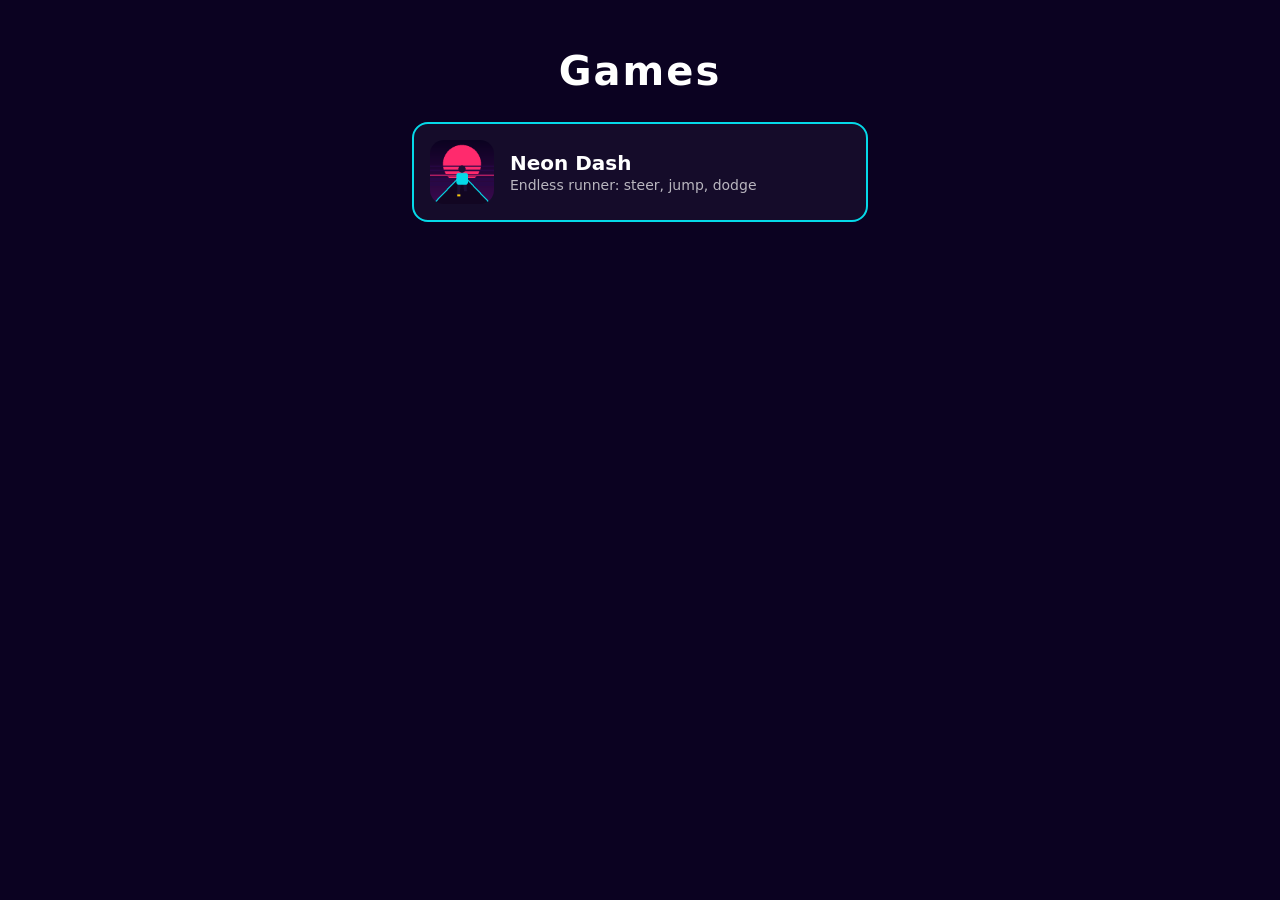
==== index.html @ 08e1ace1 "Add Neon Dash: installable endless runner PWA - runner/: canvas pseudo-3D endless runner with smooth" ====
<!doctype html>
<html lang="en">
<head>
  <meta charset="utf-8">
  <meta name="viewport" content="width=device-width, initial-scale=1">
  <title>Games</title>
  <meta name="theme-color" content="#0b0221">
  <style>
    body { margin: 0; min-height: 100vh; background: #0b0221; color: #fff;
      font-family: system-ui, -apple-system, "Segoe UI", Roboto, sans-serif;
      display: flex; flex-direction: column; align-items: center; padding: 48px 16px; box-sizing: border-box; }
    h1 { font-size: 40px; margin: 0 0 28px; letter-spacing: 2px; }
    a.card { display: flex; align-items: center; gap: 16px; width: 100%; max-width: 420px; padding: 16px;
      border: 2px solid #05d9e8; border-radius: 16px; color: #fff; text-decoration: none;
      background: rgba(255,255,255,.04); }
    a.card img { width: 64px; height: 64px; border-radius: 14px; }
    a.card strong { display: block; font-size: 20px; }
    a.card span { opacity: .7; font-size: 14px; }
  </style>
</head>
<body>
  <h1>Games</h1>
  <a class="card" href="runner/">
    <img src="runner/icons/icon-192.png" alt="">
    <div><strong>Neon Dash</strong><span>Endless runner: steer, jump, dodge</span></div>
  </a>
</body>
</html>
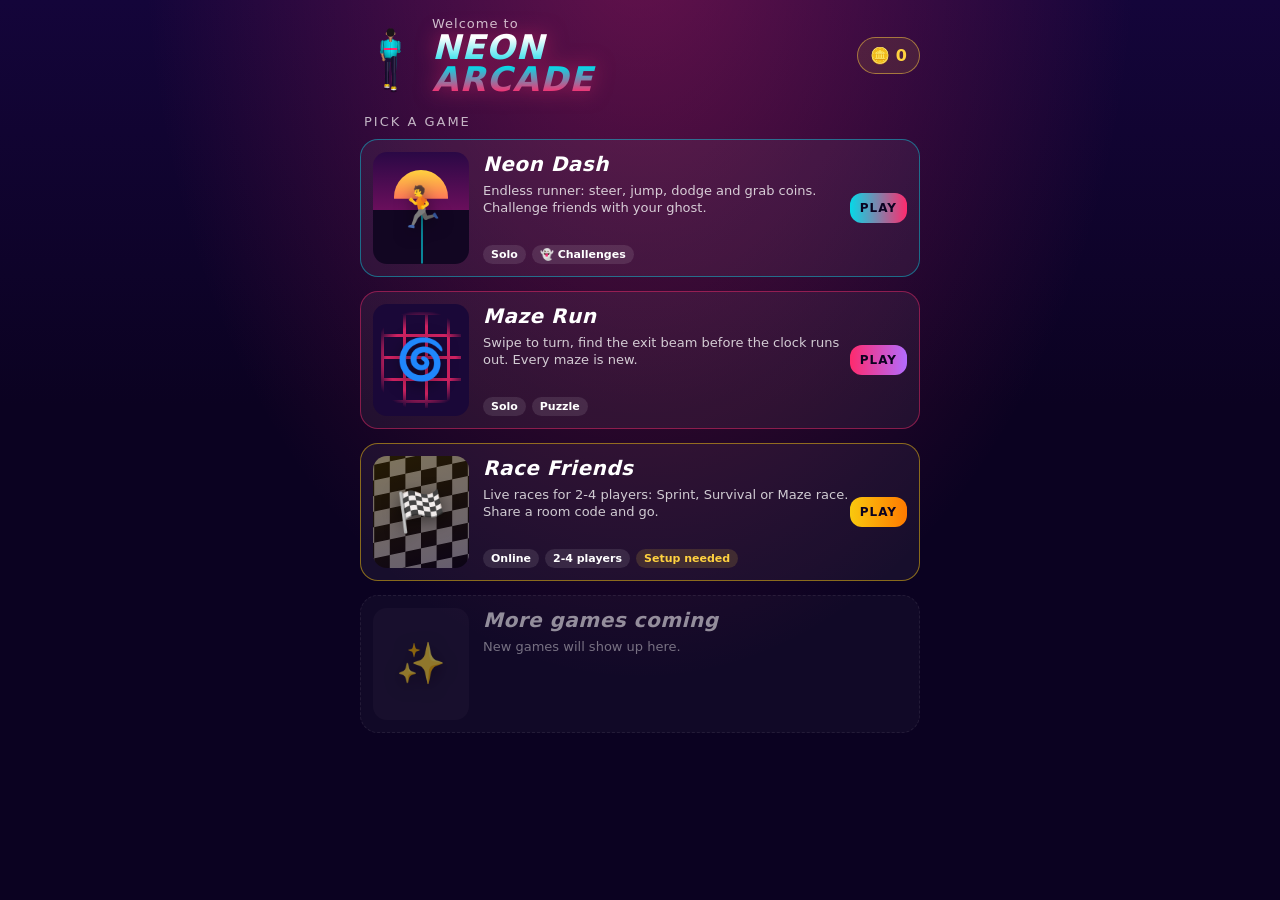
==== commit d7228aa8: "Add Neon Arcade launcher as the first page The site root is now a game launcher: cards for Neon Dash" ====
--- a/index.html
+++ b/index.html
@@ -2,27 +2,77 @@
 <html lang="en">
 <head>
   <meta charset="utf-8">
-  <meta name="viewport" content="width=device-width, initial-scale=1">
-  <title>Games</title>
+  <meta name="viewport" content="width=device-width, initial-scale=1, viewport-fit=cover">
+  <title>Neon Arcade</title>
+  <meta name="description" content="Pick a game: Neon Dash, Maze Run, Race Friends and more.">
   <meta name="theme-color" content="#0b0221">
-  <style>
-    body { margin: 0; min-height: 100vh; background: #0b0221; color: #fff;
-      font-family: system-ui, -apple-system, "Segoe UI", Roboto, sans-serif;
-      display: flex; flex-direction: column; align-items: center; padding: 48px 16px; box-sizing: border-box; }
-    h1 { font-size: 40px; margin: 0 0 28px; letter-spacing: 2px; }
-    a.card { display: flex; align-items: center; gap: 16px; width: 100%; max-width: 420px; padding: 16px;
-      border: 2px solid #05d9e8; border-radius: 16px; color: #fff; text-decoration: none;
-      background: rgba(255,255,255,.04); }
-    a.card img { width: 64px; height: 64px; border-radius: 14px; }
-    a.card strong { display: block; font-size: 20px; }
-    a.card span { opacity: .7; font-size: 14px; }
-  </style>
+  <meta name="mobile-web-app-capable" content="yes">
+  <meta name="apple-mobile-web-app-capable" content="yes">
+  <meta name="apple-mobile-web-app-status-bar-style" content="black-translucent">
+  <meta name="apple-mobile-web-app-title" content="Neon Arcade">
+  <link rel="manifest" href="manifest.webmanifest">
+  <link rel="icon" href="runner/icons/icon-192.png">
+  <link rel="apple-touch-icon" href="runner/icons/apple-touch-icon.png">
+  <link rel="stylesheet" href="arcade.css">
 </head>
 <body>
-  <h1>Games</h1>
-  <a class="card" href="runner/">
-    <img src="runner/icons/icon-192.png" alt="">
-    <div><strong>Neon Dash</strong><span>Endless runner: steer, jump, dodge</span></div>
-  </a>
+  <header>
+    <canvas id="me" width="120" height="150" aria-hidden="true"></canvas>
+    <div class="hello">
+      <p class="hi" id="hi">Welcome to</p>
+      <h1>NEON<br>ARCADE</h1>
+    </div>
+    <div class="wallet" title="Coins"><span>🪙</span><b id="coins">0</b></div>
+  </header>
+
+  <main>
+    <p class="section">Pick a game</p>
+    <div class="games">
+      <a class="game dash" href="runner/?play=endless">
+        <div class="art"><span class="road"></span><span class="sun"></span><span class="emoji">🏃</span></div>
+        <div class="info">
+          <h2>Neon Dash</h2>
+          <p>Endless runner: steer, jump, dodge and grab coins. Challenge friends with your ghost.</p>
+          <div class="tags"><span>Solo</span><span>👻 Challenges</span><span class="stat" id="bestDash"></span></div>
+        </div>
+        <span class="go">PLAY</span>
+      </a>
+
+      <a class="game maze" href="runner/?play=maze">
+        <div class="art"><span class="grid"></span><span class="emoji">🌀</span></div>
+        <div class="info">
+          <h2>Maze Run</h2>
+          <p>Swipe to turn, find the exit beam before the clock runs out. Every maze is new.</p>
+          <div class="tags"><span>Solo</span><span>Puzzle</span><span class="stat" id="bestMaze"></span></div>
+        </div>
+        <span class="go">PLAY</span>
+      </a>
+
+      <a class="game race" href="runner/?play=race">
+        <div class="art"><span class="flags"></span><span class="emoji">🏁</span></div>
+        <div class="info">
+          <h2>Race Friends</h2>
+          <p>Live races for 2-4 players: Sprint, Survival or Maze race. Share a room code and go.</p>
+          <div class="tags"><span>Online</span><span>2-4 players</span><span class="stat" id="raceState"></span></div>
+        </div>
+        <span class="go">PLAY</span>
+      </a>
+
+      <div class="game soon">
+        <div class="art"><span class="emoji">✨</span></div>
+        <div class="info">
+          <h2>More games coming</h2>
+          <p>New games will show up here.</p>
+        </div>
+      </div>
+    </div>
+
+    <button id="installBtn" class="install hidden">Install Neon Arcade</button>
+    <p id="iosHint" class="hint hidden">To install: tap Share, then “Add to Home Screen”</p>
+  </main>
+
+  <script src="runner/looks.js"></script>
+  <script src="runner/firebase-config.js"></script>
+  <script src="arcade.js"></script>
 </body>
 </html>
--- a/arcade.css
+++ b/arcade.css
@@ -0,0 +1,89 @@
+* { box-sizing: border-box; margin: 0; padding: 0; }
+html, body { background: #0b0221; color: #fff; font-family: system-ui, -apple-system, "Segoe UI", Roboto, sans-serif; }
+body {
+  min-height: 100vh;
+  padding: calc(env(safe-area-inset-top) + 16px) 16px calc(env(safe-area-inset-bottom) + 28px);
+  background:
+    radial-gradient(ellipse at 50% -10%, rgba(255, 42, 109, .35), transparent 55%),
+    linear-gradient(180deg, #14053a 0%, #0b0221 45%);
+}
+.hidden { display: none !important; }
+
+header { display: flex; align-items: center; gap: 12px; max-width: 560px; margin: 0 auto 18px; }
+#me { width: 60px; height: 75px; flex: none; }
+.hello { flex: 1; min-width: 0; }
+.hi { font-size: 13px; opacity: .75; letter-spacing: 1px; }
+h1 {
+  font-size: 34px; line-height: .95; font-weight: 900; font-style: italic; letter-spacing: 1px;
+  background: linear-gradient(180deg, #fff 10%, #05d9e8 55%, #ff2a6d 95%);
+  -webkit-background-clip: text; background-clip: text; color: transparent;
+  filter: drop-shadow(0 0 10px rgba(255, 42, 109, .5));
+}
+.wallet {
+  display: flex; align-items: center; gap: 6px; padding: 8px 12px; border-radius: 20px;
+  background: rgba(255, 210, 63, .1); border: 1px solid rgba(255, 210, 63, .5);
+  color: #ffd23f; font-weight: 800; font-variant-numeric: tabular-nums;
+}
+
+main { max-width: 560px; margin: 0 auto; }
+.section { font-size: 13px; opacity: .7; letter-spacing: 2px; text-transform: uppercase; margin: 6px 4px 10px; }
+.games { display: flex; flex-direction: column; gap: 14px; }
+
+.game {
+  position: relative; display: flex; align-items: stretch; gap: 14px; padding: 12px; border-radius: 18px;
+  color: #fff; text-decoration: none;
+  background: rgba(255, 255, 255, .05); border: 1px solid rgba(255, 255, 255, .14);
+  transition: transform .15s ease, border-color .15s ease;
+}
+.game:active { transform: scale(.98); }
+a.game:hover { border-color: rgba(255, 255, 255, .4); }
+.game .art {
+  position: relative; flex: none; width: 96px; height: 112px; border-radius: 14px; overflow: hidden;
+  display: grid; place-items: center;
+}
+.game .emoji { position: relative; font-size: 40px; filter: drop-shadow(0 4px 8px rgba(0, 0, 0, .5)); }
+.game .info { flex: 1; min-width: 0; display: flex; flex-direction: column; gap: 6px; padding-right: 54px; }
+.game h2 { font-size: 20px; font-weight: 900; font-style: italic; letter-spacing: .5px; }
+.game p { font-size: 13px; line-height: 1.35; opacity: .78; }
+.tags { display: flex; flex-wrap: wrap; gap: 6px; margin-top: auto; }
+.tags span { font-size: 11px; font-weight: 700; padding: 3px 8px; border-radius: 10px; background: rgba(255, 255, 255, .1); }
+.tags .stat:empty { display: none; }
+.tags .stat { background: rgba(255, 210, 63, .14); color: #ffd23f; }
+.go {
+  position: absolute; right: 12px; top: 50%; transform: translateY(-50%);
+  padding: 8px 10px; border-radius: 12px; font-size: 12px; font-weight: 900; letter-spacing: 1px; color: #0b0221;
+}
+
+/* card art */
+.dash .art { background: linear-gradient(180deg, #2a0845 0%, #6a0f5c 52%, #120622 52%); }
+.dash .sun { position: absolute; top: 18px; width: 54px; height: 54px; border-radius: 50%; background: linear-gradient(#ffd23f, #ff2a6d); clip-path: inset(0 0 46% 0); }
+.dash .road { position: absolute; bottom: 0; left: 50%; width: 120px; height: 54px; transform: translateX(-50%);
+  background: linear-gradient(90deg, transparent 49%, rgba(5, 217, 232, .6) 49% 51%, transparent 51%);
+  clip-path: polygon(46% 0, 54% 0, 100% 100%, 0 100%); border-left: 2px solid #05d9e8; }
+.dash { border-color: rgba(5, 217, 232, .45); }
+.dash .go { background: linear-gradient(90deg, #05d9e8, #ff2a6d); }
+
+.maze .art { background: #1a0838; }
+.maze .grid { position: absolute; inset: 8px; opacity: .8;
+  background:
+    linear-gradient(90deg, #ff2a6d 3px, transparent 3px) 0 0 / 22px 22px,
+    linear-gradient(#ff2a6d 3px, transparent 3px) 0 0 / 22px 22px;
+  mask-image: radial-gradient(circle, #000 55%, transparent 80%); -webkit-mask-image: radial-gradient(circle, #000 55%, transparent 80%); }
+.maze { border-color: rgba(255, 42, 109, .45); }
+.maze .go { background: linear-gradient(90deg, #ff2a6d, #b26bff); }
+
+.race .art { background: linear-gradient(160deg, #3a2a05, #120622); }
+.race .flags { position: absolute; inset: 0; opacity: .35;
+  background: conic-gradient(#fff 25%, #000 0 50%, #fff 0 75%, #000 0) 0 0 / 24px 24px; transform: skewY(-12deg) scale(1.3); }
+.race { border-color: rgba(249, 200, 14, .5); }
+.race .go { background: linear-gradient(90deg, #f9c80e, #ff7a00); }
+
+.soon { opacity: .55; border-style: dashed; }
+.soon .art { background: rgba(255, 255, 255, .05); }
+.soon .info { padding-right: 0; }
+
+.install {
+  display: block; margin: 22px auto 0; padding: 12px 22px; border-radius: 24px; font: inherit; font-weight: 800;
+  color: #fff; background: transparent; border: 2px solid #05d9e8; cursor: pointer;
+}
+.hint { text-align: center; font-size: 13px; opacity: .65; margin-top: 18px; }
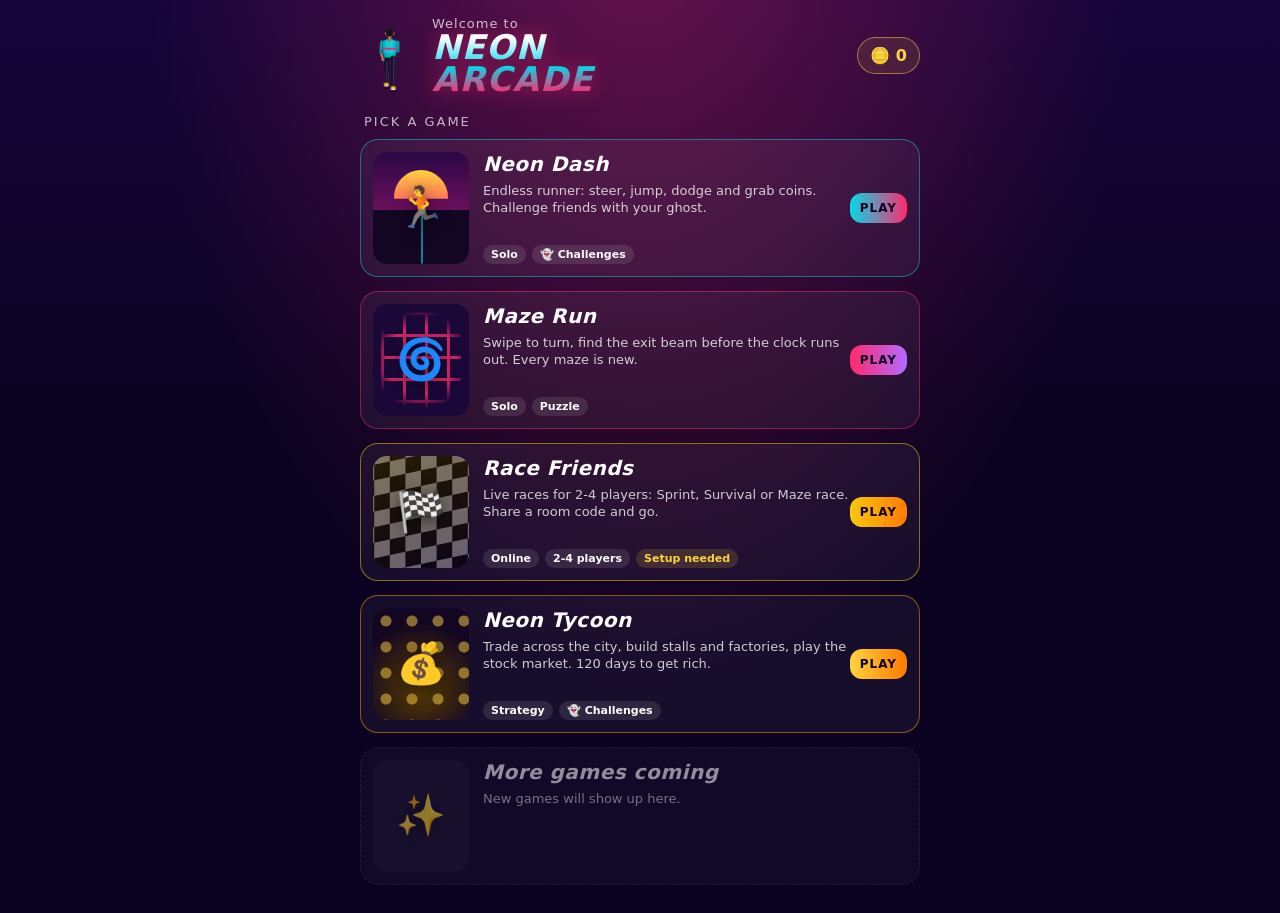
==== commit 45518e67: "Add Neon Tycoon: market and business sim A new game in Neon Arcade mixing trading, businesses and st" ====
--- a/index.html
+++ b/index.html
@@ -58,6 +58,16 @@
         <span class="go">PLAY</span>
       </a>
 
+      <a class="game tycoon" href="market/">
+        <div class="art"><span class="coins"></span><span class="emoji">💰</span></div>
+        <div class="info">
+          <h2>Neon Tycoon</h2>
+          <p>Trade across the city, build stalls and factories, play the stock market. 120 days to get rich.</p>
+          <div class="tags"><span>Strategy</span><span>👻 Challenges</span><span class="stat" id="tycoonState"></span></div>
+        </div>
+        <span class="go">PLAY</span>
+      </a>
+
       <div class="game soon">
         <div class="art"><span class="emoji">✨</span></div>
         <div class="info">
--- a/arcade.css
+++ b/arcade.css
@@ -87,3 +87,9 @@
   color: #fff; background: transparent; border: 2px solid #05d9e8; cursor: pointer;
 }
 .hint { text-align: center; font-size: 13px; opacity: .65; margin-top: 18px; }
+
+.tycoon .art { background: radial-gradient(circle at 50% 70%, #5a3d00, #120622 70%); }
+.tycoon .coins { position: absolute; inset: 0; opacity: .5;
+  background: radial-gradient(circle, #ffd23f 0 5px, transparent 6px) 0 0 / 26px 26px; }
+.tycoon { border-color: rgba(255, 160, 0, .5); }
+.tycoon .go { background: linear-gradient(90deg, #ffd23f, #ff7a00); }
